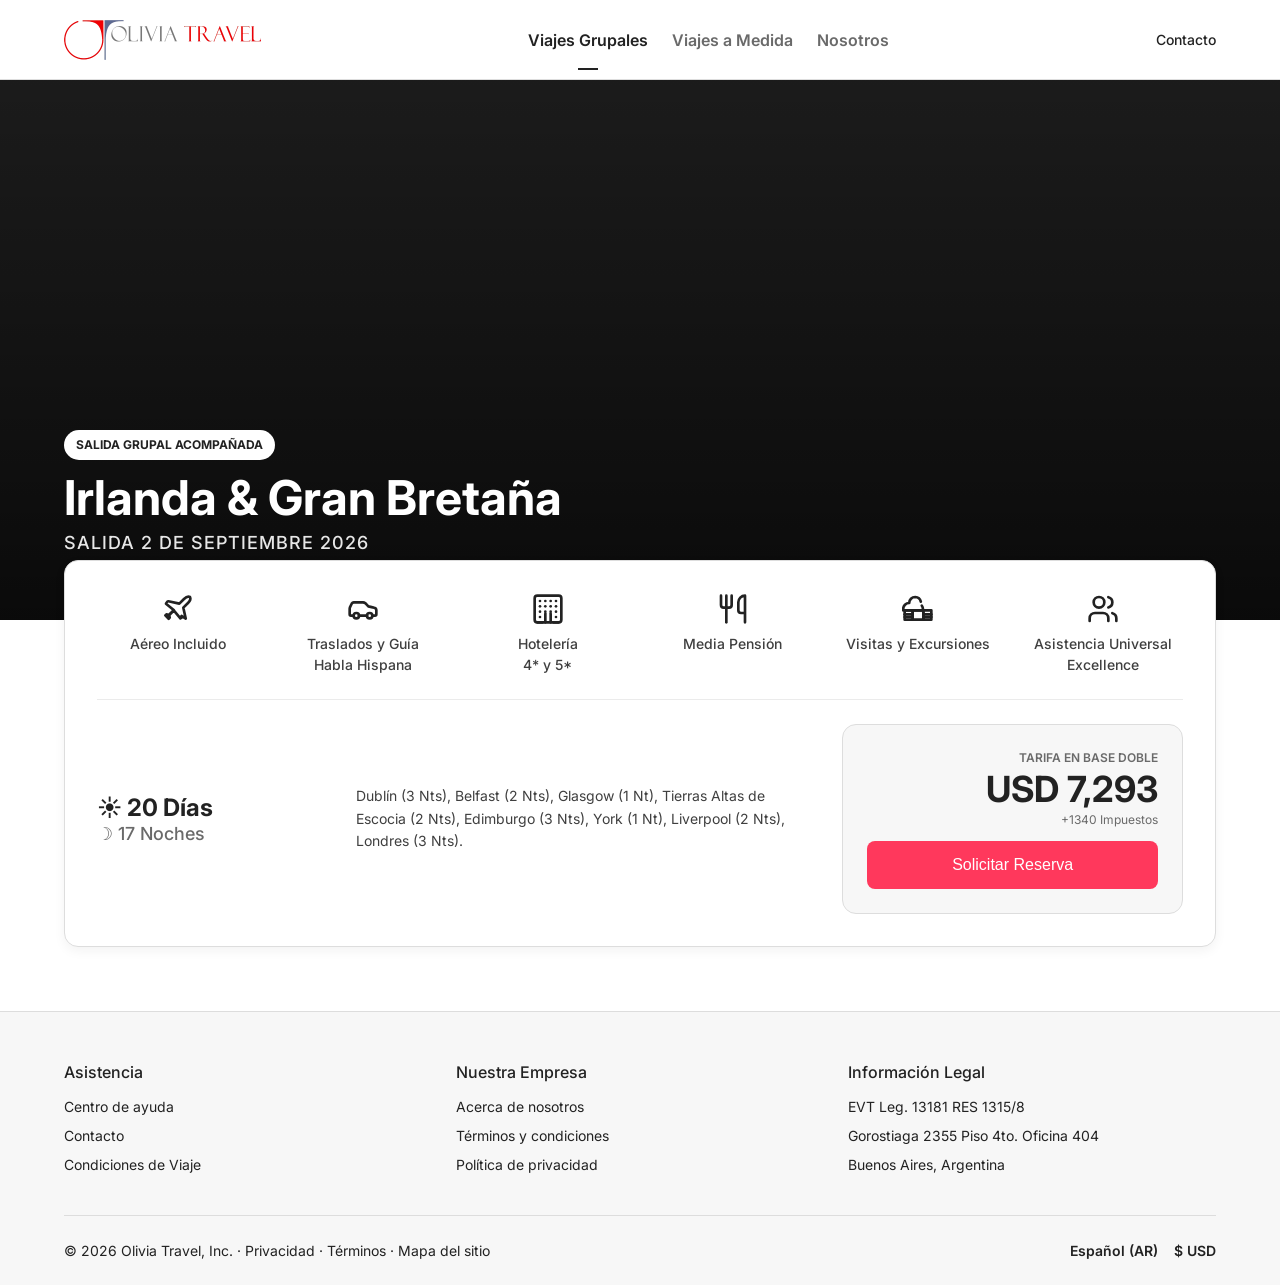
==== viaje-irlanda.html @ 6befa647 "Inicio" ====
<!DOCTYPE html>
<html lang="es">
<head>
    <meta charset="UTF-8">
    <meta name="viewport" content="width=device-width, initial-scale=1.0">
    <title>Irlanda & Gran Bretaña | Olivia Travel</title>
    <meta name="description" content="Salida grupal a Irlanda y Gran Bretaña.">
    <link rel="icon" type="image/png" href="img/logo/favicon.png">
    <link rel="stylesheet" href="css/style.css">
</head>
<body>

    <!-- Top Navigation -->
    <nav class="navbar">
        <div class="navbar-content">
            <a href="index.html" class="brand">
                <img src="img/logo/olivia-travel-logo.png" alt="Olivia Travel">
            </a>
            <button class="mobile-menu-btn">&#9776;</button>
            <ul class="nav-links">
                <li><a href="index.html" class="active">Viajes Grupales</a></li>
                <li><a href="viajes-a-medida.html">Viajes a Medida</a></li>
                <li><a href="#">Nosotros</a></li>
            </ul>
            <div style="font-weight: 500; font-size: 14px; cursor:pointer;">Contacto</div>
        </div>
    </nav>

    <!-- Internal Hero Banner -->
    <section class="internal-hero">
        <video class="internal-hero-img" autoplay muted loop playsinline>
            <source src="videos/navagio-beach.mp4" type="video/mp4"> <!-- Placeholder until specific video -->
        </video>
        <div class="internal-hero-overlay">
            <div class="internal-hero-content">
                <span class="badge-tag">Salida Grupal Acompañada</span>
                <h1 class="internal-hero-title">Irlanda & Gran Bretaña</h1>
                <p class="internal-hero-subtitle">Salida 2 de Septiembre 2026</p>
            </div>
        </div>
    </section>

    <!-- Info Card (replaces the green box from the reference) -->
    <section class="info-card">
        <!-- Icons Grid -->
        <div class="icons-grid">
            <div class="icon-item">
                <!-- Flight Icon -->
                <svg viewBox="0 0 24 24" fill="none" stroke="currentColor" stroke-width="2" stroke-linecap="round" stroke-linejoin="round"><path d="M17.8 19.2 16 11l3.5-3.5C21 6 21.5 4 21 3c-1-.5-3 0-4.5 1.5L13 8 4.8 6.2c-.5-.1-.9.2-1.1.6L3 8l6 5-3.5 3.5L3.3 16l-.8.8 2.5 2.5.8-.8-.5-2.2L8.8 13l5 6 1.2-.7-.4-1.1z"/></svg>
                <span class="icon-label">Aéreo Incluido</span>
            </div>
            <div class="icon-item">
                <!-- Bus/Transfer Icon -->
                <svg viewBox="0 0 24 24" fill="none" stroke="currentColor" stroke-width="2" stroke-linecap="round" stroke-linejoin="round"><path d="M19 17h2c.6 0 1-.4 1-1v-3c0-.9-.7-1.7-1.5-1.9C18.7 10.6 16 10 16 10s-1.3-1.4-2.2-2.3c-.5-.4-1.1-.7-1.8-.7H5c-.6 0-1.1.4-1.4.9l-1.4 2.9A3.7 3.7 0 0 0 2 12v4c0 .6.4 1 1 1h2"/><circle cx="7" cy="17" r="2"/><path d="M9 17h6"/><circle cx="17" cy="17" r="2"/></svg>
                <span class="icon-label">Traslados y Guía<br>Habla Hispana</span>
            </div>
            <div class="icon-item">
                <!-- Hotel Icon -->
                <svg viewBox="0 0 24 24" fill="none" stroke="currentColor" stroke-width="2" stroke-linecap="round" stroke-linejoin="round"><path d="M10 22v-6.57"/><path d="M14 22v-6.57"/><path d="M14 10h-.01"/><path d="M10 10h-.01"/><path d="M14 14h-.01"/><path d="M10 14h-.01"/><path d="M14 6h-.01"/><path d="M10 6h-.01"/><path d="M18 10h-.01"/><path d="M6 10h-.01"/><path d="M18 14h-.01"/><path d="M6 14h-.01"/><path d="M18 18h-.01"/><path d="M6 18h-.01"/><path d="M18 6h-.01"/><path d="M6 6h-.01"/><path d="M4 22h16"/><path d="M8 22H4a2 2 0 0 1-2-2V4a2 2 0 0 1 2-2h16a2 2 0 0 1 2 2v16a2 2 0 0 1-2 2h-4"/></svg>
                <span class="icon-label">Hotelería<br>4* y 5*</span>
            </div>
            <div class="icon-item">
                <!-- Food Icon -->
                <svg viewBox="0 0 24 24" fill="none" stroke="currentColor" stroke-width="2" stroke-linecap="round" stroke-linejoin="round"><path d="M3 2v7c0 1.1.9 2 2 2h4a2 2 0 0 0 2-2V2"/><path d="M7 2v20"/><path d="M21 15V2v0a5 5 0 0 0-5 5v6c0 1.1.9 2 2 2h3Zm0 0v7"/></svg>
                <span class="icon-label">Media Pensión</span>
            </div>
            <div class="icon-item">
                <!-- Excursion Icon -->
                <svg viewBox="0 0 24 24" fill="none" stroke="currentColor" stroke-width="2" stroke-linecap="round" stroke-linejoin="round"><path d="M14.1 6.5A4.5 4.5 0 0 0 9.9 3a4.5 4.5 0 0 0-4.5 4.5 4.5 4.5 0 0 0-4.5 4.5v1h14.8v-1c0-.9-.3-1.8-.8-2.5"/><path d="M22 13v7h-6v-7z"/><path d="M16 16h6"/><path d="M16 18h6"/><path d="M2 13v7h6v-7z"/><path d="M2 16h6"/><path d="M2 18h6"/><path d="M8 13h8v7H8z"/></svg>
                <span class="icon-label">Visitas y Excursiones</span>
            </div>
            <div class="icon-item">
                <!-- Assistance Icon -->
                <svg viewBox="0 0 24 24" fill="none" stroke="currentColor" stroke-width="2" stroke-linecap="round" stroke-linejoin="round"><path d="M16 21v-2a4 4 0 0 0-4-4H6a4 4 0 0 0-4 4v2"/><circle cx="9" cy="7" r="4"/><path d="M22 21v-2a4 4 0 0 0-3-3.87"/><path d="M16 3.13a4 4 0 0 1 0 7.75"/></svg>
                <span class="icon-label">Asistencia Universal<br>Excellence</span>
            </div>
        </div>

        <!-- Summary Grid -->
        <div class="summary-grid">
            <div class="summary-duration">
                &#9728; 20 Días
                <span>&#9789; 17 Noches</span>
            </div>
            <div class="summary-itinerary">
                Dublín (3 Nts), Belfast (2 Nts), Glasgow (1 Nt), Tierras Altas de Escocia (2 Nts), Edimburgo (3 Nts), York (1 Nt), Liverpool (2 Nts), Londres (3 Nts).
            </div>
            <div class="summary-price-box">
                <div class="price-label">Tarifa en Base Doble</div>
                <div class="price-amount">USD 7,293</div>
                <div class="price-taxes">+1340 Impuestos</div>
                <button class="button-primary" style="width: 100%;">Solicitar Reserva</button>
            </div>
        </div>
    </section>

    <!-- Footer -->
    <footer class="footer-light">
        <div class="footer-content">
            <div class="footer-col">
                <div class="title-sm">Asistencia</div>
                <a href="#" class="footer-link">Centro de ayuda</a>
                <a href="#" class="footer-link">Contacto</a>
                <a href="#" class="footer-link">Condiciones de Viaje</a>
            </div>
            <div class="footer-col">
                <div class="title-sm">Nuestra Empresa</div>
                <a href="#" class="footer-link">Acerca de nosotros</a>
                <a href="#" class="footer-link">Términos y condiciones</a>
                <a href="#" class="footer-link">Política de privacidad</a>
            </div>
            <div class="footer-col">
                <div class="title-sm">Información Legal</div>
                <a href="#" class="footer-link">EVT Leg. 13181 RES 1315/8</a>
                <a href="#" class="footer-link">Gorostiaga 2355 Piso 4to. Oficina 404</a>
                <a href="#" class="footer-link">Buenos Aires, Argentina</a>
            </div>
        </div>
        <div class="legal-band">
            <div>
                © 2026 Olivia Travel, Inc. · Privacidad · Términos · Mapa del sitio
            </div>
            <div style="display:flex; gap: 16px;">
                <span style="font-weight:600; cursor:pointer;">Español (AR)</span>
                <span style="font-weight:600; cursor:pointer;">$ USD</span>
            </div>
        </div>
    </footer>

    <script src="js/main.js"></script>
</body>
</html>
---- css/style.css ----
@import url('https://fonts.googleapis.com/css2?family=Inter:wght@400;500;600;700&display=swap');

:root {
  /* Colors - Brand & Surface */
  --colors-primary: #ff385c;
  --colors-primary-active: #e00b41;
  --colors-canvas: #ffffff;
  --colors-surface-soft: #f7f7f7;
  
  /* Colors - Hairlines */
  --colors-hairline: #dddddd;
  --colors-hairline-soft: #ebebeb;
  
  /* Colors - Text */
  --colors-ink: #222222;
  --colors-body: #3f3f3f;
  --colors-muted: #6a6a6a;
  --colors-on-primary: #ffffff;

  /* Typography */
  --font-family: 'Inter', -apple-system, system-ui, Roboto, "Helvetica Neue", sans-serif;
  
  /* Spacing */
  --spacing-xs: 4px;
  --spacing-sm: 8px;
  --spacing-md: 12px;
  --spacing-base: 16px;
  --spacing-lg: 24px;
  --spacing-xl: 32px;
  --spacing-section: 64px;

  /* Shapes */
  --rounded-sm: 8px;
  --rounded-md: 14px;
  --rounded-full: 9999px;

  /* Elevation */
  --shadow-hover: rgba(0, 0, 0, 0.02) 0 0 0 1px, rgba(0, 0, 0, 0.04) 0 2px 6px 0, rgba(0, 0, 0, 0.1) 0 4px 8px 0;
  
  --transition: all 0.2s ease-out;
}

* {
  margin: 0;
  padding: 0;
  box-sizing: border-box;
}

body {
  font-family: var(--font-family);
  background-color: var(--colors-canvas);
  color: var(--colors-ink);
  line-height: 1.5;
  -webkit-font-smoothing: antialiased;
}

a {
  text-decoration: none;
  color: inherit;
}

ul {
  list-style: none;
}

/* Typography Hierarchy */
h1, h2, h3 { color: var(--colors-ink); }
.display-xl { font-size: 28px; font-weight: 700; line-height: 1.43; letter-spacing: 0; }
.title-md { font-size: 16px; font-weight: 600; line-height: 1.25; }
.body-md { font-size: 16px; font-weight: 400; line-height: 1.5; color: var(--colors-body); }
.body-sm { font-size: 14px; font-weight: 400; line-height: 1.43; }
.body-sm-muted { font-size: 14px; font-weight: 400; line-height: 1.43; color: var(--colors-muted); }

/* Navigation */
.navbar {
  position: fixed;
  top: 0;
  width: 100%;
  height: 80px;
  background: var(--colors-canvas);
  border-bottom: 1px solid var(--colors-hairline);
  z-index: 1000;
}

.navbar-content {
  width: 90%;
  max-width: 1280px;
  margin: 0 auto;
  height: 100%;
  display: flex;
  justify-content: space-between;
  align-items: center;
}

.brand {
  font-size: 20px;
  font-weight: 700;
  color: var(--colors-primary);
  display: flex;
  align-items: center;
}

.brand img {
  height: 40px;
  width: auto;
  object-fit: contain;
}

.nav-links {
  display: flex;
  gap: var(--spacing-lg);
}

.nav-links li a {
  font-size: 16px;
  font-weight: 600;
  color: var(--colors-muted);
  position: relative;
  padding-bottom: 10px;
  transition: var(--transition);
}

.nav-links li a:hover {
  color: var(--colors-ink);
}

.nav-links li a.active {
  color: var(--colors-ink);
}

.nav-links li a.active::after {
  content: '';
  position: absolute;
  bottom: -10px;
  left: 50%;
  transform: translateX(-50%);
  width: 20px;
  height: 2px;
  background-color: var(--colors-ink);
}

.mobile-menu-btn {
  display: none;
}

/* Hero / Slider Section */
.hero-slider {
  margin-top: 80px;
  position: relative;
  width: 100%;
  height: calc(100vh - 80px); /* Full viewport minus navbar */
  min-height: 500px;
  overflow: hidden;
  background-color: var(--colors-ink);
}

.slide {
  position: absolute;
  top: 0;
  left: 0;
  width: 100%;
  height: 100%;
  opacity: 0;
  transition: opacity 0.8s ease-in-out;
  z-index: 1;
}

.slide.active {
  opacity: 1;
  z-index: 2;
}

.slide-video {
  width: 100%;
  height: 100%;
  object-fit: cover;
}

.slide-overlay {
  position: absolute;
  top: 0;
  left: 0;
  width: 100%;
  height: 100%;
  background: linear-gradient(to bottom, rgba(0,0,0,0.3) 0%, rgba(0,0,0,0.6) 100%);
}

.slide-content {
  position: absolute;
  top: 40%;
  left: 50%;
  transform: translate(-50%, -50%);
  text-align: center;
  color: var(--colors-canvas);
  width: 90%;
  max-width: 800px;
}

.slide-title {
  font-size: 48px;
  font-weight: 700;
  margin-bottom: var(--spacing-sm);
  color: var(--colors-canvas);
}

.slide-subtitle {
  font-size: 20px;
  font-weight: 400;
  color: rgba(255, 255, 255, 0.9);
}

/* Slider Controls */
.slider-btn {
  position: absolute;
  top: 50%;
  transform: translateY(-50%);
  background: rgba(255,255,255,0.2);
  color: var(--colors-canvas);
  border: none;
  width: 48px;
  height: 48px;
  border-radius: var(--rounded-full);
  font-size: 24px;
  cursor: pointer;
  z-index: 10;
  display: flex;
  align-items: center;
  justify-content: center;
  transition: var(--transition);
  backdrop-filter: blur(4px);
}

.slider-btn:hover {
  background: rgba(255,255,255,0.4);
}

.slider-btn.prev {
  left: var(--spacing-lg);
}

.slider-btn.next {
  right: var(--spacing-lg);
}

.slider-dots {
  position: absolute;
  bottom: 120px; /* Space for the search bar */
  left: 50%;
  transform: translateX(-50%);
  display: flex;
  gap: var(--spacing-sm);
  z-index: 10;
}

.dot {
  width: 8px;
  height: 8px;
  background: rgba(255,255,255,0.5);
  border-radius: var(--rounded-full);
  cursor: pointer;
  transition: var(--transition);
}

.dot.active {
  background: var(--colors-canvas);
  transform: scale(1.3);
}

/* Global Search Bar Overlay */
.hero-search-wrapper {
  position: absolute;
  bottom: var(--spacing-xl);
  left: 50%;
  transform: translateX(-50%);
  z-index: 10;
  width: 90%;
}

.search-bar-pill {
  display: flex;
  align-items: center;
  justify-content: space-between;
  background: var(--colors-canvas);
  border: 1px solid var(--colors-hairline);
  border-radius: var(--rounded-full);
  height: 64px;
  max-width: 800px;
  margin: 0 auto;
  box-shadow: 0 1px 2px rgba(0,0,0,0.08), 0 4px 12px rgba(0,0,0,0.05);
  transition: var(--transition);
  padding-left: 32px;
  padding-right: 8px;
}

.search-bar-pill:hover {
  box-shadow: var(--shadow-hover);
}

.search-segment {
  display: flex;
  flex-direction: column;
  text-align: left;
  flex: 1;
}

.search-segment-label {
  font-size: 12px;
  font-weight: 700;
  color: var(--colors-ink);
  margin-bottom: 2px;
}

.search-segment-value {
  font-size: 14px;
  color: var(--colors-muted);
}

.search-divider {
  width: 1px;
  height: 32px;
  background-color: var(--colors-hairline);
  margin: 0 24px;
}

.search-orb {
  width: 48px;
  height: 48px;
  background-color: var(--colors-primary);
  border-radius: var(--rounded-full);
  display: flex;
  align-items: center;
  justify-content: center;
  color: white;
  cursor: pointer;
  transition: var(--transition);
}

.search-orb:hover {
  background-color: var(--colors-primary-active);
}

/* Main Content Grid */
.main-container {
  width: 90%;
  max-width: 1280px;
  margin: 0 auto;
  padding: 0 0 var(--spacing-section) 0;
}

.section-title {
  font-size: 32px;
  font-weight: 600;
  margin-top: var(--spacing-section);
  margin-bottom: 48px;
  color: var(--colors-ink);
}

.tours-grid {
  display: grid;
  grid-template-columns: repeat(auto-fit, minmax(250px, 1fr));
  gap: var(--spacing-xl) var(--spacing-lg);
}

/* Property Card */
.property-card {
  display: flex;
  flex-direction: column;
  cursor: pointer;
}

.property-photo-container {
  position: relative;
  width: 100%;
  aspect-ratio: 4 / 5;
  border-radius: var(--rounded-md);
  overflow: hidden;
  margin-bottom: var(--spacing-md);
}

.property-photo-container img {
  width: 100%;
  height: 100%;
  object-fit: cover;
  transition: transform 0.3s ease;
}

.property-card:hover .property-photo-container {
  box-shadow: var(--shadow-hover);
}

.heart-btn {
  position: absolute;
  top: 12px;
  right: 12px;
  background: transparent;
  border: none;
  color: white;
  font-size: 24px;
  cursor: pointer;
  z-index: 10;
  -webkit-text-stroke: 1.5px rgba(255,255,255,1);
}

.heart-btn.saved {
  color: var(--colors-primary);
  -webkit-text-stroke: 1.5px white;
}

.property-meta {
  display: flex;
  flex-direction: column;
  gap: 2px;
}

/* Buttons */
.button-primary {
  background-color: var(--colors-primary);
  color: var(--colors-on-primary);
  border-radius: var(--rounded-sm);
  padding: 14px 24px;
  height: 48px;
  font-size: 16px;
  font-weight: 500;
  border: none;
  cursor: pointer;
  transition: var(--transition);
  display: inline-block;
  text-align: center;
}

.button-primary:hover {
  background-color: var(--colors-primary-active);
}

/* Footer */
.footer-light {
  background-color: var(--colors-surface-soft);
  border-top: 1px solid var(--colors-hairline);
  padding: 48px 0 24px;
}

.footer-content {
  width: 90%;
  max-width: 1280px;
  margin: 0 auto;
  display: grid;
  grid-template-columns: repeat(auto-fit, minmax(250px, 1fr));
  gap: var(--spacing-lg);
  margin-bottom: var(--spacing-xl);
}

.footer-col .title-sm {
  font-size: 16px;
  font-weight: 500;
  margin-bottom: var(--spacing-md);
}

.footer-link {
  display: block;
  font-size: 14px;
  color: var(--colors-ink);
  margin-bottom: var(--spacing-sm);
}

.footer-link:hover {
  text-decoration: underline;
}

.legal-band {
  width: 90%;
  max-width: 1280px;
  margin: 0 auto;
  border-top: 1px solid var(--colors-hairline);
  padding-top: var(--spacing-lg);
  display: flex;
  justify-content: space-between;
  align-items: center;
  color: var(--colors-ink);
  font-size: 14px;
}

/* Horizontal Scroller (For Sold Out Section) */
.scroller-wrapper {
  position: relative;
}

.scroller-btn {
  position: absolute;
  top: calc(50% - 24px); /* Center relative to the photo, not the whole card */
  transform: translateY(-50%);
  background: var(--colors-canvas);
  border: 1px solid var(--colors-hairline);
  box-shadow: 0 2px 5px rgba(0,0,0,0.1);
  border-radius: var(--rounded-full);
  width: 36px;
  height: 36px;
  display: flex;
  align-items: center;
  justify-content: center;
  cursor: pointer;
  z-index: 10;
  color: var(--colors-ink);
  transition: var(--transition);
}

.scroller-btn.prev { left: -18px; }
.scroller-btn.next { right: -18px; }
.scroller-btn:hover { transform: translateY(-50%) scale(1.1); box-shadow: var(--shadow-hover); }

.horizontal-scroller {
  display: flex;
  gap: var(--spacing-lg);
  overflow-x: auto;
  scroll-snap-type: x mandatory;
  padding-bottom: var(--spacing-lg);
  -webkit-overflow-scrolling: touch;
  scrollbar-width: none;
}

.horizontal-scroller::-webkit-scrollbar {
  display: none;
}

.horizontal-scroller .property-card {
  flex: 0 0 calc(25% - 18px); /* Exactly 4 cards on desktop */
  min-width: 220px; /* Ensures they don't get too small on tablets/mobile */
  scroll-snap-align: start;
}

.sold-out-badge {
  position: absolute;
  top: 12px;
  left: 12px;
  background: var(--colors-ink);
  color: var(--colors-canvas);
  padding: 4px 10px;
  border-radius: var(--rounded-sm);
  font-size: 12px;
  font-weight: 700;
  letter-spacing: 0.5px;
  z-index: 10;
  text-transform: uppercase;
}

.opacity-muted {
  opacity: 0.6;
}

/* Responsive */
@media (max-width: 744px) {
  .nav-links { display: none; }
  .mobile-menu-btn { display: block; background: none; border: none; font-size: 24px; cursor: pointer; color: var(--colors-ink); }
  
  .search-bar-pill {
    padding-left: 20px;
    height: 56px;
  }
  
  .search-segment:not(:first-child), .search-divider { display: none; }
  
  .tours-grid { grid-template-columns: 1fr; }
  .legal-band { flex-direction: column; gap: 16px; text-align: center; }
}

@media (min-width: 1128px) {
  .tours-grid { grid-template-columns: repeat(4, 1fr); }
}

/* =========================================
   INTERNAL PAGE STYLES (Trip Detail)
========================================= */

.internal-hero {
  margin-top: 80px;
  position: relative;
  width: 100%;
  height: 60vh;
  min-height: 400px;
  background-color: var(--colors-ink);
  overflow: hidden;
}

.internal-hero-img {
  width: 100%;
  height: 100%;
  object-fit: cover;
}

.internal-hero-overlay {
  position: absolute;
  top: 0; left: 0; right: 0; bottom: 0;
  background: linear-gradient(to bottom, rgba(0,0,0,0.2) 0%, rgba(0,0,0,0.7) 100%);
  display: flex;
  flex-direction: column;
  justify-content: flex-end;
  padding-bottom: 5%;
}

.internal-hero-content {
  width: 90%;
  max-width: 1280px;
  margin: 0 auto;
  display: flex;
  flex-direction: column;
}

.internal-hero-title {
  color: var(--colors-canvas);
  font-size: 48px;
  font-weight: 700;
  line-height: 1.1;
  margin-bottom: var(--spacing-xs);
}

.internal-hero-subtitle {
  color: rgba(255,255,255,0.9);
  font-size: 18px;
  font-weight: 500;
  text-transform: uppercase;
  letter-spacing: 1px;
}

.badge-tag {
  align-self: flex-start;
  background: var(--colors-canvas);
  color: var(--colors-ink);
  padding: 6px 12px;
  border-radius: var(--rounded-full);
  font-size: 12px;
  font-weight: 700;
  margin-bottom: var(--spacing-md);
  text-transform: uppercase;
}

/* Info Card */
.info-card {
  background: var(--colors-canvas);
  border: 1px solid var(--colors-hairline);
  border-radius: var(--rounded-md);
  padding: var(--spacing-xl);
  margin: -60px 5% var(--spacing-section);
  position: relative;
  z-index: 10;
  box-shadow: 0 4px 12px rgba(0,0,0,0.05);
  max-width: 1280px;
}

@media (min-width: 1350px) {
  .info-card { margin-left: auto; margin-right: auto; }
}

/* Icons Grid */
.icons-grid {
  display: grid;
  grid-template-columns: repeat(auto-fit, minmax(120px, 1fr));
  gap: var(--spacing-lg);
  padding-bottom: var(--spacing-lg);
  border-bottom: 1px solid var(--colors-hairline-soft);
  margin-bottom: var(--spacing-lg);
}

.icon-item {
  display: flex;
  flex-direction: column;
  align-items: center;
  text-align: center;
  gap: var(--spacing-sm);
}

.icon-item svg {
  width: 32px;
  height: 32px;
  color: var(--colors-ink);
}

.icon-label {
  font-size: 14px;
  font-weight: 500;
  color: var(--colors-body);
}

/* Summary Block */
.summary-grid {
  display: grid;
  grid-template-columns: 1fr 2fr 1.5fr;
  gap: var(--spacing-xl);
  align-items: center;
}

.summary-duration {
  font-size: 24px;
  font-weight: 700;
  color: var(--colors-ink);
  line-height: 1.2;
}

.summary-duration span {
  display: block;
  font-size: 18px;
  font-weight: 500;
  color: var(--colors-muted);
}

.summary-itinerary {
  font-size: 14px;
  line-height: 1.6;
  color: var(--colors-body);
}

.summary-price-box {
  background: var(--colors-surface-soft);
  padding: var(--spacing-lg);
  border-radius: var(--rounded-md);
  text-align: right;
  border: 1px solid var(--colors-hairline);
}

.price-label {
  font-size: 12px;
  font-weight: 600;
  text-transform: uppercase;
  color: var(--colors-muted);
  margin-bottom: var(--spacing-xs);
}

.price-amount {
  font-size: 36px;
  font-weight: 700;
  color: var(--colors-ink);
  line-height: 1;
}

.price-taxes {
  font-size: 12px;
  color: var(--colors-muted);
  margin-top: var(--spacing-xs);
  margin-bottom: var(--spacing-md);
}

@media (max-width: 900px) {
  .summary-grid { grid-template-columns: 1fr; gap: var(--spacing-lg); }
  .summary-price-box { text-align: left; }
  .internal-hero-title { font-size: 36px; }
  .info-card { margin-top: -30px; padding: var(--spacing-lg); }
}

/* =========================================
   VIAJES A MEDIDA SECTION
========================================= */

.medida-grid {
    display: grid;
    grid-template-columns: repeat(auto-fit, minmax(280px, 1fr));
    gap: var(--spacing-xl);
}

.medida-card {
    position: relative;
    border-radius: var(--rounded-md);
    overflow: hidden;
    aspect-ratio: 3 / 4;
    cursor: pointer;
    box-shadow: 0 4px 12px rgba(0,0,0,0.05);
    transition: var(--transition);
}

.medida-card:hover {
    box-shadow: var(--shadow-hover);
    transform: translateY(-4px);
}

.medida-card img {
    width: 100%;
    height: 100%;
    object-fit: cover;
    transition: transform 0.6s ease;
}

.medida-card:hover img {
    transform: scale(1.05);
}

.medida-overlay {
    position: absolute;
    inset: 0;
    background: linear-gradient(to top, rgba(0,0,0,0.8) 0%, rgba(0,0,0,0.2) 50%, rgba(0,0,0,0) 100%);
    display: flex;
    flex-direction: column;
    justify-content: flex-end;
    padding: var(--spacing-lg);
    color: var(--colors-canvas);
}

.medida-title {
    font-size: 24px;
    font-weight: 700;
    margin-bottom: var(--spacing-sm);
}

.medida-btn {
    align-self: flex-start;
    background-color: var(--colors-canvas);
    color: var(--colors-ink);
    padding: 10px 20px;
    border-radius: var(--rounded-full);
    font-weight: 600;
    font-size: 14px;
    border: none;
    cursor: pointer;
    transition: var(--transition);
    opacity: 0;
    transform: translateY(10px);
}

.medida-card:hover .medida-btn {
    opacity: 1;
    transform: translateY(0);
}

.medida-btn:hover {
    background-color: var(--colors-primary);
    color: var(--colors-canvas);
}

/* Modal Form */
.modal-overlay {
    position: fixed;
    top: 0;
    left: 0;
    width: 100%;
    height: 100%;
    background: rgba(0, 0, 0, 0.6);
    backdrop-filter: blur(4px);
    z-index: 2000;
    display: flex;
    align-items: center;
    justify-content: center;
    opacity: 0;
    visibility: hidden;
    transition: var(--transition);
}

.modal-overlay.active {
    opacity: 1;
    visibility: visible;
}

.modal-content {
    background: var(--colors-canvas);
    border-radius: var(--rounded-md);
    width: 90%;
    max-width: 500px;
    padding: var(--spacing-xl);
    position: relative;
    transform: scale(0.95);
    transition: var(--transition);
    box-shadow: 0 10px 30px rgba(0,0,0,0.2);
}

.modal-overlay.active .modal-content {
    transform: scale(1);
}

.modal-close {
    position: absolute;
    top: var(--spacing-base);
    right: var(--spacing-base);
    background: none;
    border: none;
    font-size: 24px;
    color: var(--colors-muted);
    cursor: pointer;
    transition: var(--transition);
}

.modal-close:hover {
    color: var(--colors-ink);
}

.modal-header {
    margin-bottom: var(--spacing-lg);
}

.modal-title {
    font-size: 24px;
    font-weight: 700;
    color: var(--colors-ink);
    margin-bottom: var(--spacing-xs);
}

.modal-subtitle {
    font-size: 14px;
    color: var(--colors-muted);
}

.form-group {
    margin-bottom: var(--spacing-md);
}

.form-label {
    display: block;
    font-size: 14px;
    font-weight: 600;
    margin-bottom: var(--spacing-xs);
    color: var(--colors-ink);
}

.form-control {
    width: 100%;
    padding: 12px var(--spacing-base);
    border: 1px solid var(--colors-hairline);
    border-radius: var(--rounded-sm);
    font-size: 14px;
    font-family: inherit;
    transition: var(--transition);
}

.form-control:focus {
    outline: none;
    border-color: var(--colors-primary);
    box-shadow: 0 0 0 3px rgba(255, 56, 92, 0.1);
}

textarea.form-control {
    resize: vertical;
    min-height: 100px;
}
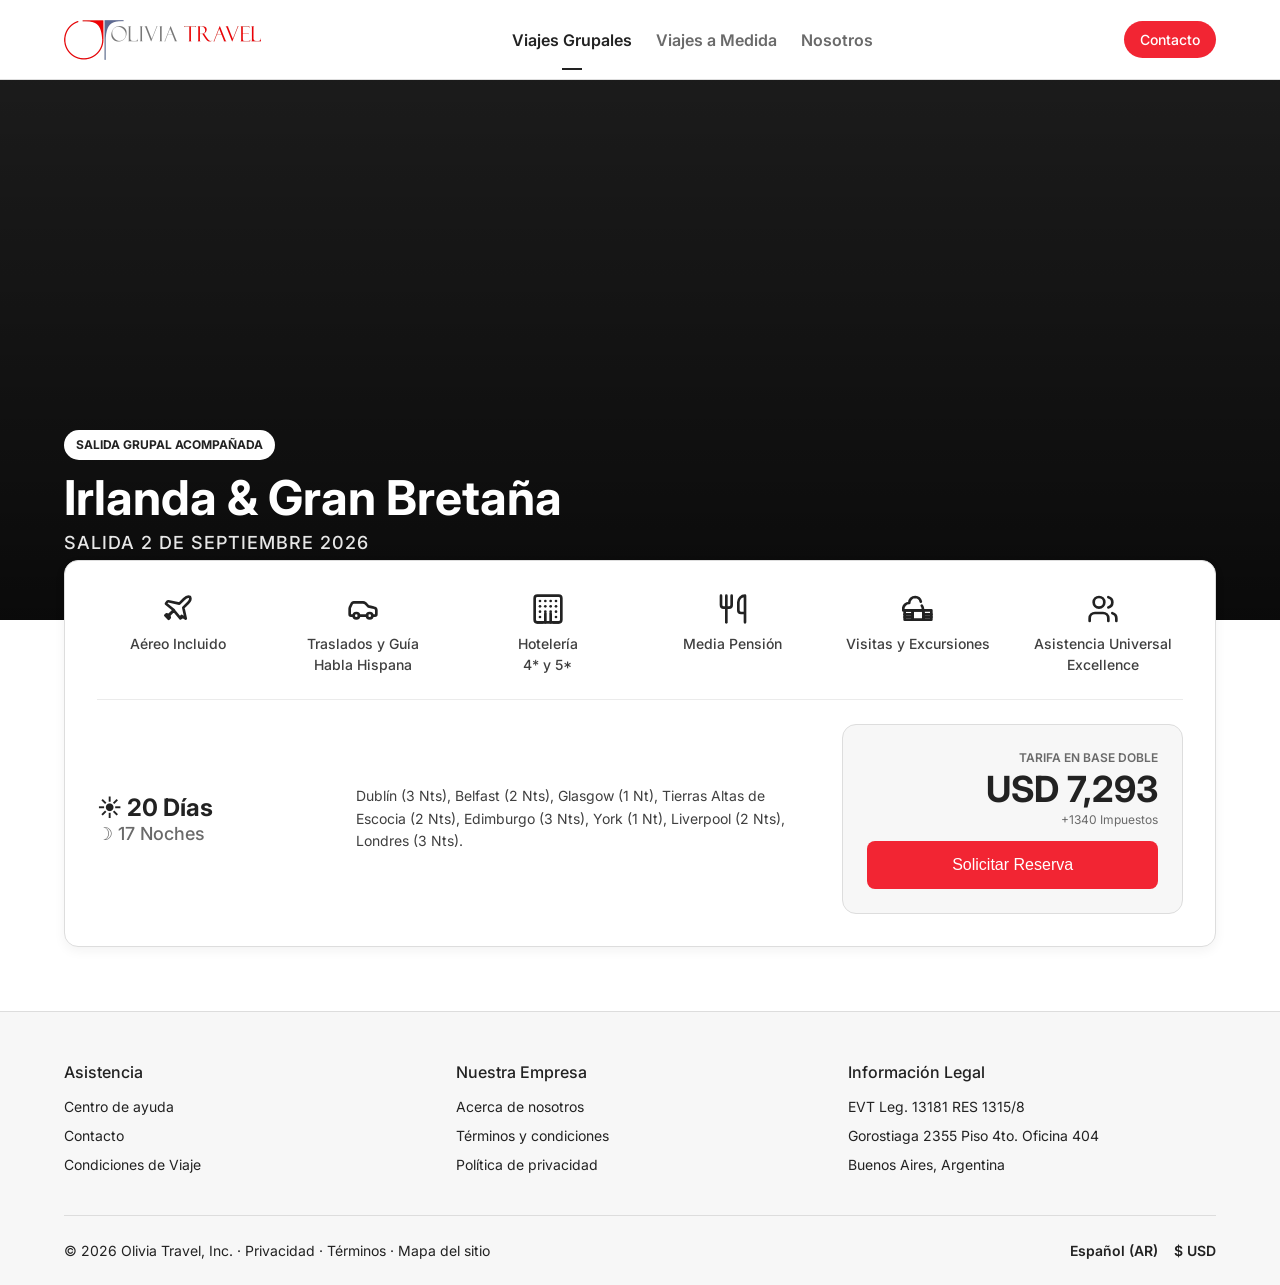
==== commit 0f57b23f: "Actualizacion de funciones" ====
--- a/viaje-irlanda.html
+++ b/viaje-irlanda.html
@@ -22,7 +22,7 @@
                 <li><a href="viajes-a-medida.html">Viajes a Medida</a></li>
                 <li><a href="#">Nosotros</a></li>
             </ul>
-            <div style="font-weight: 500; font-size: 14px; cursor:pointer;">Contacto</div>
+            <a href="contacto.html" class="contact-nav-link">Contacto</a>
         </div>
     </nav>
 
--- a/css/style.css
+++ b/css/style.css
@@ -2,8 +2,8 @@
 
 :root {
   /* Colors - Brand & Surface */
-  --colors-primary: #ff385c;
-  --colors-primary-active: #e00b41;
+  --colors-primary: #f22533;
+  --colors-primary-active: #d81824;
   --colors-canvas: #ffffff;
   --colors-surface-soft: #f7f7f7;
   
@@ -918,10 +918,213 @@
 .form-control:focus {
     outline: none;
     border-color: var(--colors-primary);
-    box-shadow: 0 0 0 3px rgba(255, 56, 92, 0.1);
+    box-shadow: 0 0 0 3px rgba(242, 37, 51, 0.1);
 }
 
 textarea.form-control {
     resize: vertical;
     min-height: 100px;
 }
+
+/* =========================================
+   CONTACT PAGE STYLES
+========================================= */
+
+.contact-hero {
+  margin-top: 80px;
+  position: relative;
+  width: 100%;
+  height: 40vh;
+  min-height: 300px;
+  background-color: var(--colors-ink);
+  overflow: hidden;
+}
+
+.contact-hero-img {
+  width: 100%;
+  height: 100%;
+  object-fit: cover;
+}
+
+.contact-hero-overlay {
+  position: absolute;
+  top: 0; left: 0; right: 0; bottom: 0;
+  background: linear-gradient(to bottom, rgba(0,0,0,0.3) 0%, rgba(0,0,0,0.7) 100%);
+  display: flex;
+  flex-direction: column;
+  justify-content: center;
+  align-items: center;
+  text-align: center;
+  padding: 0 5%;
+}
+
+.contact-hero-title {
+  color: var(--colors-canvas);
+  font-size: 48px;
+  font-weight: 700;
+  margin-bottom: var(--spacing-sm);
+}
+
+.contact-hero-subtitle {
+  color: rgba(255,255,255,0.9);
+  font-size: 18px;
+  font-weight: 400;
+}
+
+.contact-container {
+  display: grid;
+  grid-template-columns: 1fr 1fr;
+  gap: var(--spacing-section);
+  margin-top: var(--spacing-xl);
+  margin-bottom: var(--spacing-section);
+}
+
+@media (max-width: 900px) {
+  .contact-container {
+    grid-template-columns: 1fr;
+  }
+}
+
+.contact-info-card {
+  background: var(--colors-canvas);
+  border: 1px solid var(--colors-hairline);
+  border-radius: var(--rounded-md);
+  padding: var(--spacing-xl);
+  box-shadow: 0 4px 12px rgba(0,0,0,0.05);
+  display: flex;
+  flex-direction: column;
+  gap: var(--spacing-lg);
+}
+
+.contact-info-item {
+  display: flex;
+  align-items: flex-start;
+  gap: var(--spacing-md);
+}
+
+.contact-info-icon {
+  width: 24px;
+  height: 24px;
+  color: var(--colors-primary);
+  flex-shrink: 0;
+}
+
+.contact-info-text h4 {
+  font-size: 16px;
+  font-weight: 600;
+  margin-bottom: 4px;
+  color: var(--colors-ink);
+}
+
+.contact-info-text p, .contact-info-text a {
+  font-size: 14px;
+  color: var(--colors-body);
+}
+
+.contact-info-text a:hover {
+  color: var(--colors-primary);
+  text-decoration: underline;
+}
+
+.social-links {
+  display: flex;
+  gap: var(--spacing-md);
+  margin-top: var(--spacing-md);
+}
+
+.social-links a {
+  display: flex;
+  align-items: center;
+  justify-content: center;
+  width: 48px;
+  height: 48px;
+  background-color: var(--colors-surface-soft);
+  border-radius: var(--rounded-full);
+  color: var(--colors-ink);
+  transition: var(--transition);
+}
+
+.social-links a:hover {
+  background-color: var(--colors-primary);
+  color: var(--colors-canvas);
+  transform: translateY(-2px);
+}
+
+.contact-form-card {
+  background: var(--colors-canvas);
+  border: 1px solid var(--colors-hairline);
+  border-radius: var(--rounded-md);
+  padding: var(--spacing-xl);
+  box-shadow: 0 4px 12px rgba(0,0,0,0.05);
+}
+
+.contact-form-card h3 {
+  font-size: 24px;
+  font-weight: 700;
+  margin-bottom: var(--spacing-md);
+  color: var(--colors-ink);
+}
+
+.contact-form-card p {
+  font-size: 14px;
+  color: var(--colors-body);
+  margin-bottom: var(--spacing-lg);
+}
+
+.form-group {
+  margin-bottom: var(--spacing-md);
+}
+
+.form-label {
+  display: block;
+  font-size: 14px;
+  font-weight: 500;
+  margin-bottom: var(--spacing-xs);
+  color: var(--colors-ink);
+}
+
+.form-control {
+  width: 100%;
+  padding: 12px 16px;
+  border: 1px solid var(--colors-hairline);
+  border-radius: var(--rounded-sm);
+  font-family: var(--font-family);
+  font-size: 16px;
+  color: var(--colors-ink);
+  transition: var(--transition);
+  background-color: var(--colors-surface-soft);
+}
+
+.form-control:focus {
+  outline: none;
+  border-color: var(--colors-primary);
+  box-shadow: 0 0 0 3px rgba(242, 37, 51, 0.1);
+  background-color: var(--colors-canvas);
+}
+
+textarea.form-control {
+  resize: vertical;
+  min-height: 120px;
+}
+
+.btn-submit {
+  width: 100%;
+  margin-top: var(--spacing-sm);
+}
+
+.contact-nav-link {
+  font-weight: 500; 
+  font-size: 14px; 
+  cursor:pointer;
+  padding: 8px 16px;
+  border-radius: var(--rounded-full);
+  background: var(--colors-primary);
+  color: var(--colors-canvas);
+  transition: var(--transition);
+  text-decoration: none;
+}
+
+.contact-nav-link:hover {
+  background: var(--colors-primary-active);
+  color: var(--colors-canvas);
+}
